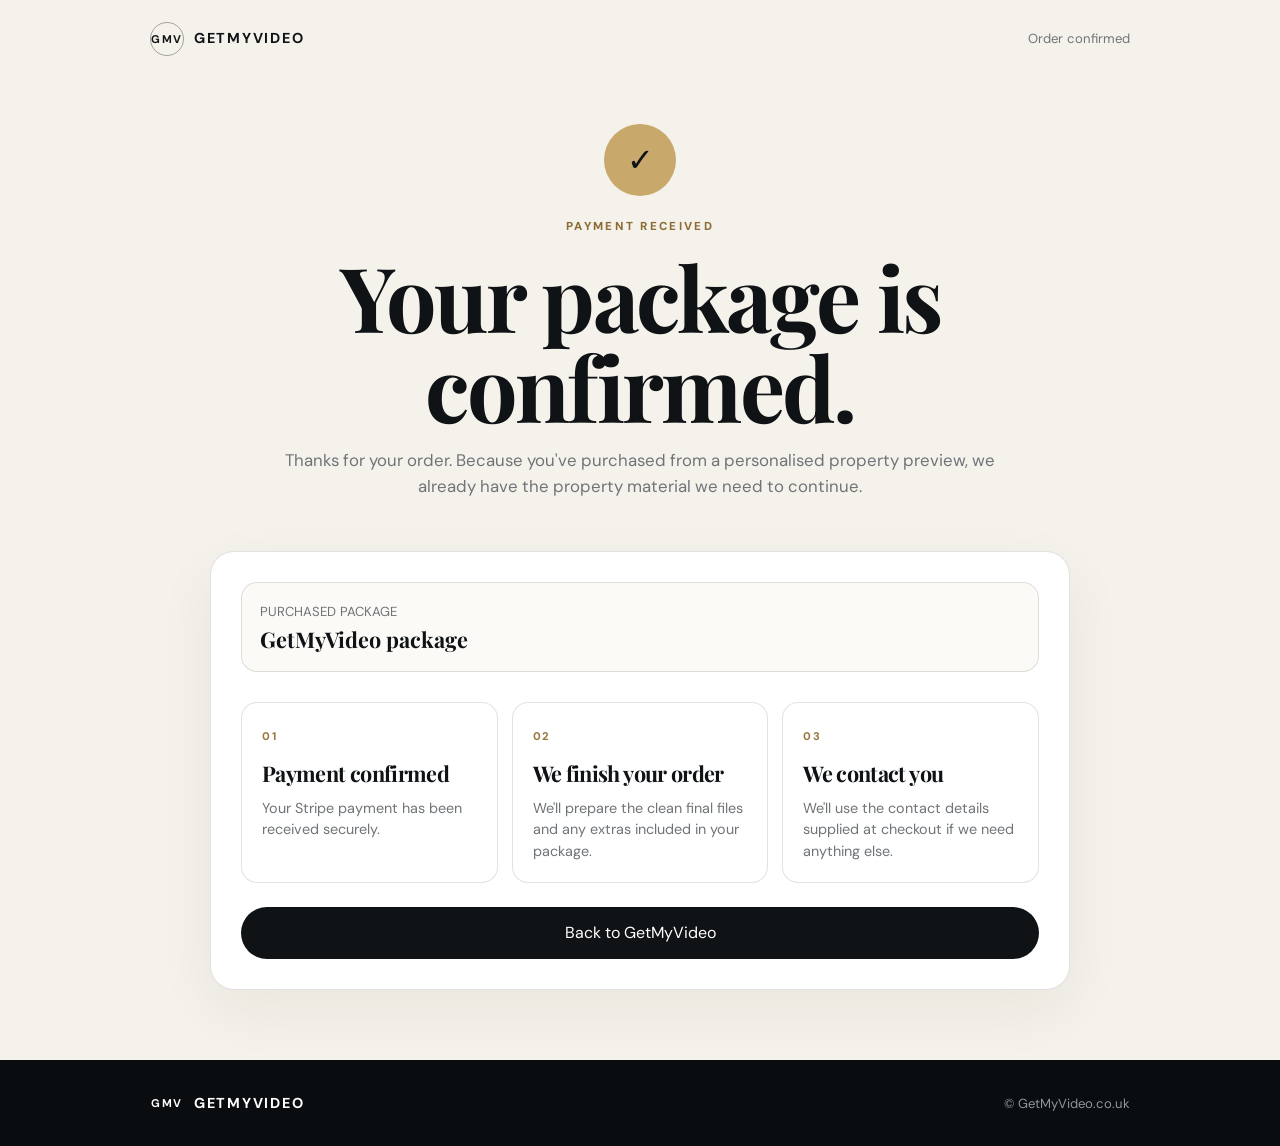
==== order-confirmed/index.html @ d7ec9fb8 "Add files via upload" ====
<!DOCTYPE html>
<html lang="en-GB">
<head>
  <meta charset="UTF-8">
  <meta name="viewport" content="width=device-width,initial-scale=1.0">
  <meta name="robots" content="noindex,nofollow">
  <title>Order Confirmed — GetMyVideo</title>
  <link rel="preconnect" href="https://fonts.googleapis.com">
  <link rel="preconnect" href="https://fonts.gstatic.com" crossorigin>
  <link href="https://fonts.googleapis.com/css2?family=DM+Sans:wght@400;500;600;700&family=Playfair+Display:wght@600;700&display=swap" rel="stylesheet">
  <style>
:root{
  --ink:#101316;
  --charcoal:#171b1f;
  --paper:#f5f2eb;
  --white:#fff;
  --muted:#6f7478;
  --gold:#c8a86b;
  --line:rgba(16,19,22,.12);
}
*{box-sizing:border-box}
html{scroll-behavior:smooth}
body{margin:0;font-family:'DM Sans',sans-serif;background:var(--paper);color:var(--ink);line-height:1.5}
a{text-decoration:none;color:inherit}
.wrap{width:min(980px,calc(100% - 32px));margin:auto}
header{display:flex;align-items:center;justify-content:space-between;padding:22px 0}
.brand{display:flex;align-items:center;gap:10px;font-weight:700;letter-spacing:.12em;font-size:.9rem}
.brand-mark{display:grid;place-items:center;width:34px;height:34px;border:1px solid rgba(16,19,22,.35);border-radius:50%;font-size:.7rem}
.small{font-size:.82rem;color:var(--muted)}
.hero{padding:46px 0 20px;text-align:center}
.eyebrow{font-size:.72rem;font-weight:800;letter-spacing:.2em;color:#8b6c35;margin-bottom:16px}
h1,h2,h3{font-family:'Playfair Display',serif;letter-spacing:-.03em}
h1{font-size:clamp(2.8rem,7vw,5.8rem);line-height:1;margin:0 0 18px}
.hero p{max-width:720px;margin:0 auto;color:var(--muted);font-size:1.05rem}
.card{background:#fff;border:1px solid var(--line);border-radius:24px;padding:30px;box-shadow:0 20px 60px rgba(32,27,17,.06)}
.panel{max-width:860px;margin:32px auto 70px}
.package-box{display:flex;justify-content:space-between;align-items:center;gap:16px;padding:16px 18px;border:1px solid var(--line);border-radius:16px;background:#fbfaf6;margin-bottom:24px}
.package-box strong{font-family:'Playfair Display',serif;font-size:1.35rem}
.package-price{font-family:'Playfair Display',serif;font-size:2rem}
label{display:block;font-weight:700;font-size:.9rem;margin:18px 0 8px}
input,textarea,select{width:100%;border:1px solid #d8d2c8;background:#fff;border-radius:12px;padding:13px 14px;font:inherit;color:var(--ink)}
textarea{min-height:120px;resize:vertical}
.grid-2{display:grid;grid-template-columns:1fr 1fr;gap:16px}
.button{display:inline-flex;align-items:center;justify-content:center;border:0;border-radius:999px;padding:14px 22px;font-weight:800;cursor:pointer;font:inherit}
.button-primary{background:var(--gold);color:#111}
.button-dark{background:var(--ink);color:#fff}
.button-wide{width:100%;margin-top:24px}
.note{font-size:.85rem;color:var(--muted);margin-top:14px}
.success-icon{width:72px;height:72px;border-radius:50%;display:grid;place-items:center;background:var(--gold);font-size:2rem;margin:0 auto 22px}
.steps{display:grid;grid-template-columns:repeat(3,1fr);gap:14px;margin-top:30px}
.step{border:1px solid var(--line);border-radius:16px;padding:20px;background:#fff}
.step span{font-size:.7rem;font-weight:800;letter-spacing:.16em;color:#9a7942}
.step h3{font-size:1.35rem;margin:10px 0 8px}
.step p{margin:0;color:var(--muted);font-size:.9rem}
.footer{background:#0a0d0f;color:#fff;padding:26px 0;margin-top:40px}
.footer .wrap{display:flex;justify-content:space-between;gap:20px;align-items:center}
.footer .small{color:#90969a}
.package-extra{display:none}
.package-extra.show{display:block}
@media(max-width:700px){
  .grid-2,.steps{grid-template-columns:1fr}
  .package-box{align-items:flex-start;flex-direction:column}
  .hero{padding-top:28px}
  .card{padding:22px}
  .footer .wrap{flex-direction:column;align-items:flex-start}
}
</style>
</head>
<body>
  <header class="wrap">
    <a class="brand" href="https://getmyvideo.co.uk">
      <span class="brand-mark">GMV</span><span>GETMYVIDEO</span>
    </a>
    <span class="small">Order confirmed</span>
  </header>

  <main>
    <section class="hero wrap">
      <div class="success-icon">✓</div>
      <div class="eyebrow">PAYMENT RECEIVED</div>
      <h1>Your package is confirmed.</h1>
      <p>Thanks for your order. Because you've purchased from a personalised property preview, we already have the property material we need to continue.</p>
    </section>

    <section class="panel wrap">
      <div class="card">
        <div class="package-box">
          <div>
            <span class="small">PURCHASED PACKAGE</span><br>
            <strong id="packageName">GetMyVideo package</strong>
          </div>
          <div class="package-price" id="packagePrice"></div>
        </div>

        <div class="steps">
          <div class="step">
            <span>01</span>
            <h3>Payment confirmed</h3>
            <p>Your Stripe payment has been received securely.</p>
          </div>
          <div class="step">
            <span>02</span>
            <h3>We finish your order</h3>
            <p>We'll prepare the clean final files and any extras included in your package.</p>
          </div>
          <div class="step">
            <span>03</span>
            <h3>We contact you</h3>
            <p>We'll use the contact details supplied at checkout if we need anything else.</p>
          </div>
        </div>

        <div id="websiteMessage" class="package-extra" style="margin-top:24px;padding:18px;border-radius:14px;background:#fbf7ef;border:1px solid #e5d5b5">
          <strong>Website package purchased</strong>
          <p style="margin:6px 0 0;color:var(--muted)">We'll contact you to confirm your preferred domain name, booking link and any final website details before launch.</p>
        </div>

        <a class="button button-dark button-wide" href="https://getmyvideo.co.uk">Back to GetMyVideo</a>
      </div>
    </section>
  </main>

  <footer class="footer">
    <div class="wrap">
      <a class="brand" href="https://getmyvideo.co.uk"><span class="brand-mark">GMV</span><span>GETMYVIDEO</span></a>
      <span class="small">© GetMyVideo.co.uk</span>
    </div>
  </footer>

  <script>
    const params = new URLSearchParams(window.location.search);
    const p = params.get('package');
    const packages = {
      '99':  {name:'Premium Property Video', price:'£99'},
      '149': {name:'Video + Social Launch', price:'£149'},
      '349': {name:'Property Website + Film', price:'£349'}
    };
    const chosen = packages[p] || {name:'GetMyVideo package', price:''};
    document.getElementById('packageName').textContent = chosen.name;
    document.getElementById('packagePrice').textContent = chosen.price;
    if (p === '349') document.getElementById('websiteMessage').classList.add('show');
  </script>
</body>
</html>
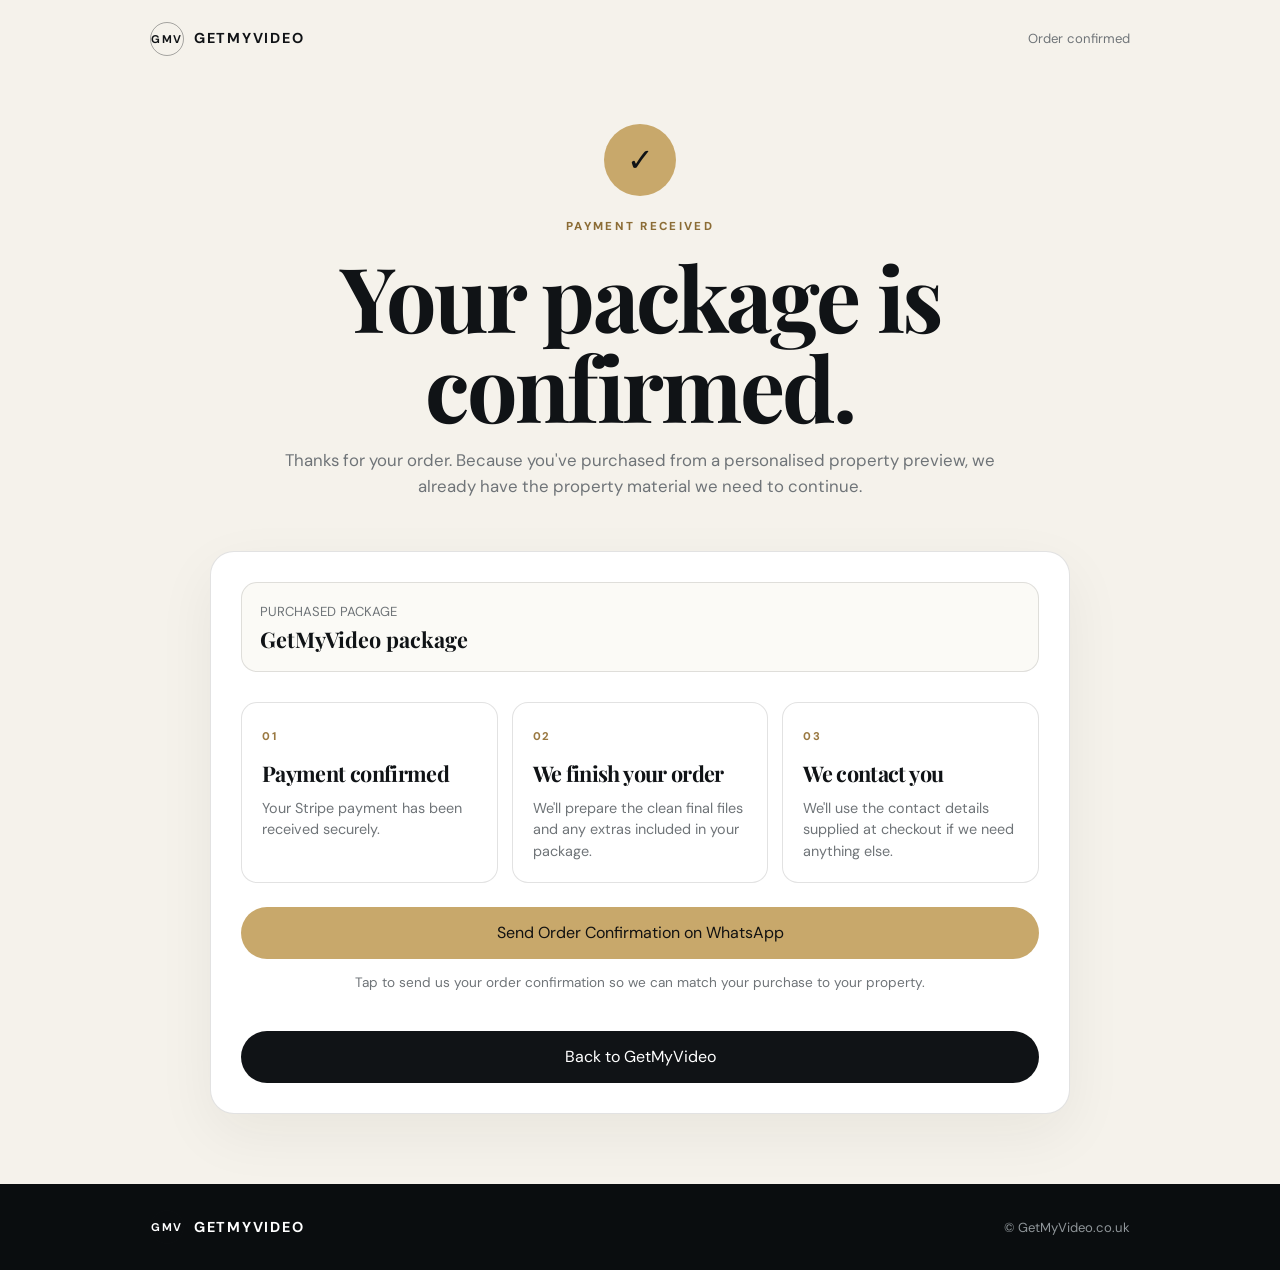
==== commit 372567bb: "Add files via upload" ====
--- a/order-confirmed/index.html
+++ b/order-confirmed/index.html
@@ -115,6 +115,8 @@
           <p style="margin:6px 0 0;color:var(--muted)">We'll contact you to confirm your preferred domain name, booking link and any final website details before launch.</p>
         </div>
 
+        <a class="button button-primary button-wide" id="whatsappConfirm" href="#">Send Order Confirmation on WhatsApp</a>
+        <p class="note" style="text-align:center">Tap to send us your order confirmation so we can match your purchase to your property.</p>
         <a class="button button-dark button-wide" href="https://getmyvideo.co.uk">Back to GetMyVideo</a>
       </div>
     </section>
@@ -139,6 +141,15 @@
     document.getElementById('packageName').textContent = chosen.name;
     document.getElementById('packagePrice').textContent = chosen.price;
     if (p === '349') document.getElementById('websiteMessage').classList.add('show');
+
+    const whatsappMessage = encodeURIComponent(
+      'NEW GETMYVIDEO PREVIEW ORDER\n\n' +
+      'Package: ' + chosen.name + (chosen.price ? ' - ' + chosen.price : '') + '\n' +
+      'Payment completed via Stripe.\n' +
+      'I purchased from my personalised property preview.'
+    );
+    document.getElementById('whatsappConfirm').href =
+      'https://wa.me/447367856186?text=' + whatsappMessage;
   </script>
 </body>
 </html>
